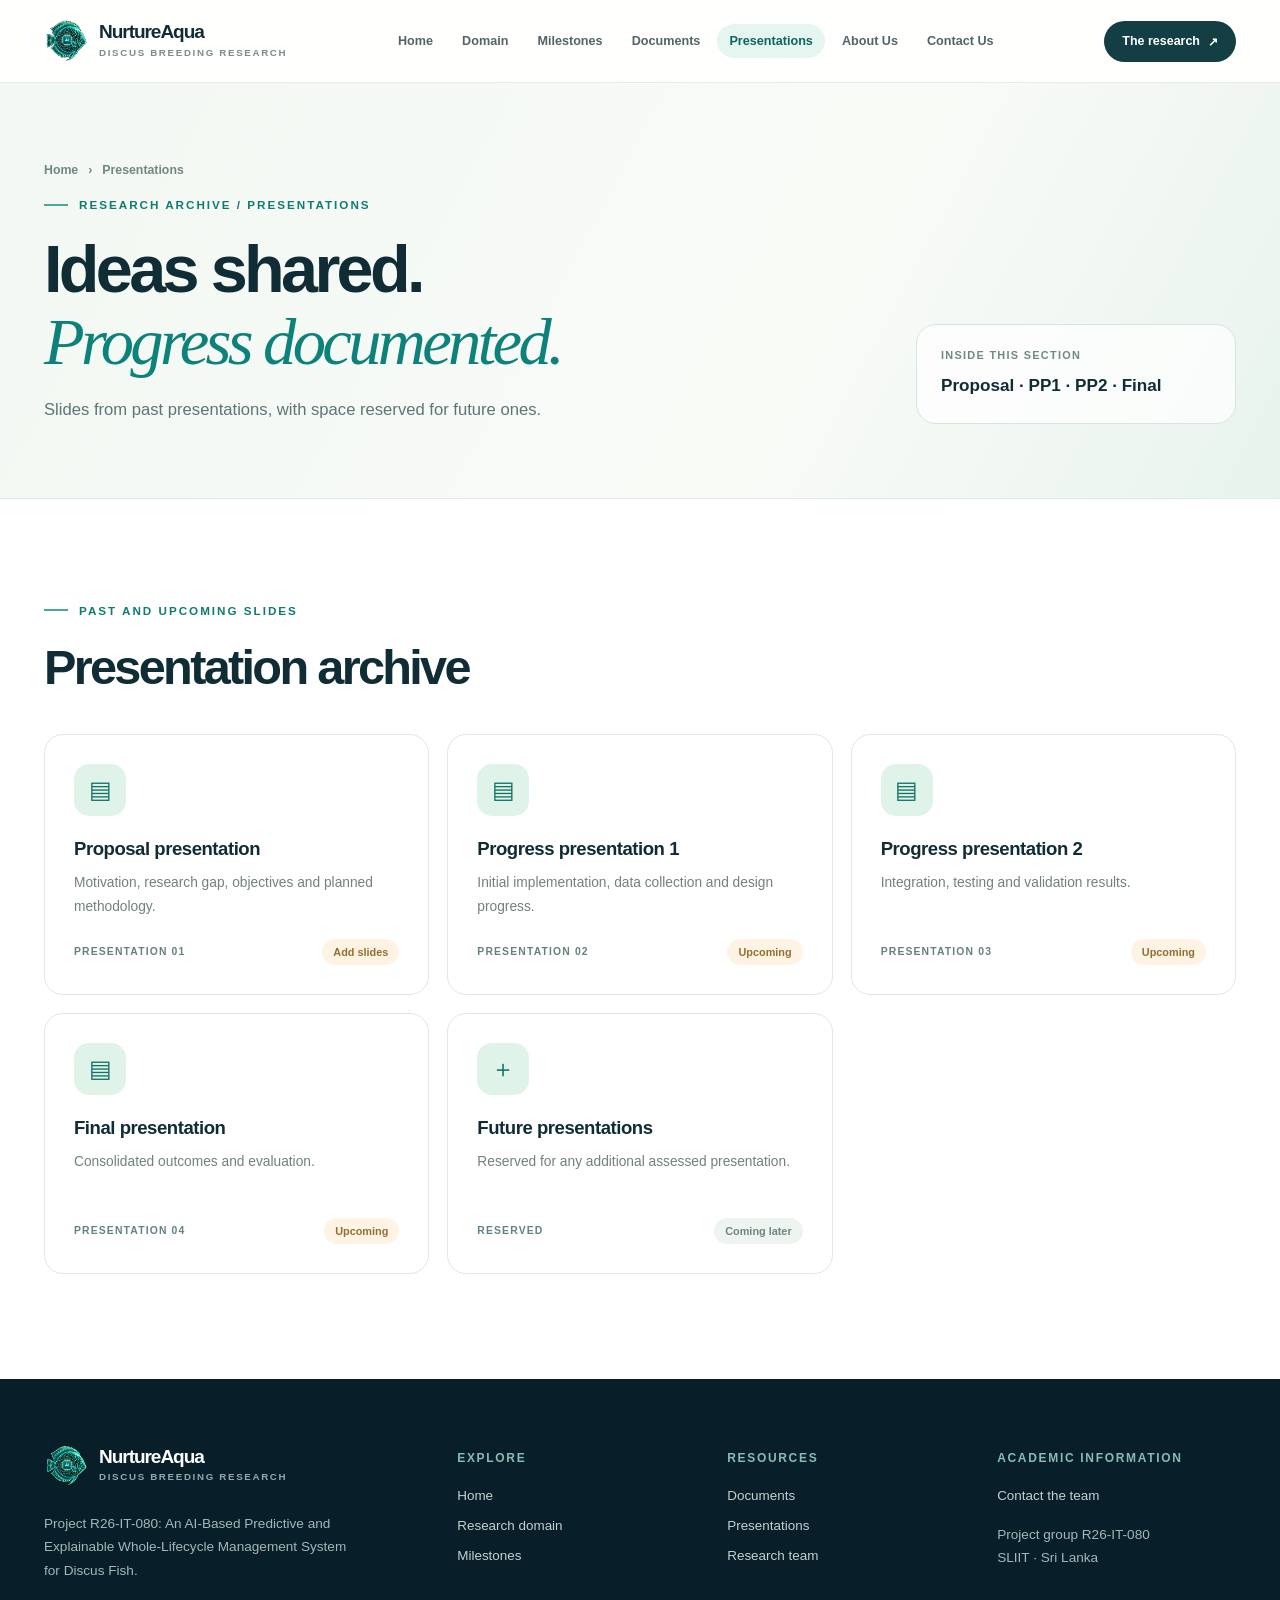
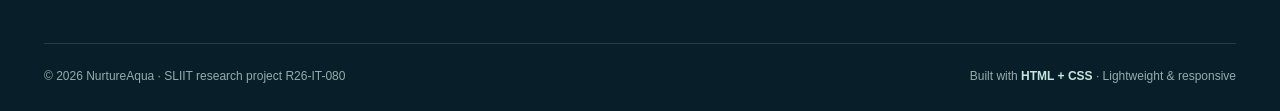
==== presentations.html @ d3bbbd4c "Initial commit" ====
<!DOCTYPE html><html lang="en"><head><meta charset="UTF-8"><meta name="viewport" content="width=device-width,initial-scale=1"><meta name="theme-color" content="#0c303b"><meta name="description" content="NurtureAqua research proposal, progress and final presentation slides."><title>Presentations | NurtureAqua</title><link rel="icon" href="assets/nurtureaqua-logo.png" type="image/png"><link rel="stylesheet" href="assets/styles.css"></head><body><a class="skip" href="#main">Skip to content</a>
<header class="header"><div class="wrap header-inner">
<a class="brand" href="index.html" aria-label="NurtureAqua home"><img class="brand-icon" src="assets/nurtureaqua-logo.png" alt=""><span><span class="brand-name">NurtureAqua</span><span class="brand-tag">Discus breeding research</span></span></a>
<nav class="nav" aria-label="Primary navigation"><a href="index.html" class="" >Home</a><a href="domain.html" class="" >Domain</a><a href="milestones.html" class="" >Milestones</a><a href="documents.html" class="" >Documents</a><a href="presentations.html" class="active" aria-current="page">Presentations</a><a href="about.html" class="" >About Us</a><a href="contact.html" class="" >Contact Us</a></nav>
<a class="header-cta" href="domain.html">The research <span aria-hidden="true">↗</span></a>
<details class="menu"><summary aria-label="Open site navigation">☰ Menu</summary><nav class="menu-panel" aria-label="Mobile navigation"><a href="index.html" class="" >Home</a><a href="domain.html" class="" >Domain</a><a href="milestones.html" class="" >Milestones</a><a href="documents.html" class="" >Documents</a><a href="presentations.html" class="active" aria-current="page">Presentations</a><a href="about.html" class="" >About Us</a><a href="contact.html" class="" >Contact Us</a></nav></details>
</div></header><main id="main"><section class="page-hero"><div class="wrap"><div><div class="breadcrumbs"><a href="index.html">Home</a><span>›</span><span>Presentations</span></div><div class="eyebrow">Research archive / Presentations</div><h1>Ideas shared.<br><em>Progress documented.</em></h1><p>Slides from past presentations, with space reserved for future ones.</p></div><aside class="hero-index"><small>Inside this section</small><strong>Proposal · PP1 · PP2 · Final</strong></aside></div></section><section class="section white"><div class="wrap"><div class="eyebrow">Past and upcoming slides</div><h2>Presentation archive</h2><div class="resource-grid" style="margin-top:34px"><article class="resource-card"><div class="file-icon" aria-hidden="true">▤</div><h3>Proposal presentation</h3><p>Motivation, research gap, objectives and planned methodology.</p><footer><span class="label">PRESENTATION 01</span><span class="status pending">Add slides</span></footer></article><article class="resource-card"><div class="file-icon" aria-hidden="true">▤</div><h3>Progress presentation 1</h3><p>Initial implementation, data collection and design progress.</p><footer><span class="label">PRESENTATION 02</span><span class="status pending">Upcoming</span></footer></article><article class="resource-card"><div class="file-icon" aria-hidden="true">▤</div><h3>Progress presentation 2</h3><p>Integration, testing and validation results.</p><footer><span class="label">PRESENTATION 03</span><span class="status pending">Upcoming</span></footer></article><article class="resource-card"><div class="file-icon" aria-hidden="true">▤</div><h3>Final presentation</h3><p>Consolidated outcomes and evaluation.</p><footer><span class="label">PRESENTATION 04</span><span class="status pending">Upcoming</span></footer></article><article class="resource-card"><div class="file-icon" aria-hidden="true">＋</div><h3>Future presentations</h3><p>Reserved for any additional assessed presentation.</p><footer><span class="label">RESERVED</span><span class="status">Coming later</span></footer></article></div></div></section></main><footer class="foot"><div class="wrap"><div class="foot-grid"><div>
<a class="brand" href="index.html"><img class="brand-icon" src="assets/nurtureaqua-logo.png" alt=""><span><span class="brand-name">NurtureAqua</span><span class="brand-tag">Discus breeding research</span></span></a>
<p>Project R26-IT-080: An AI-Based Predictive and Explainable Whole-Lifecycle Management System for Discus Fish.</p></div>
<div><h4>Explore</h4><a class="link" href="index.html">Home</a><a class="link" href="domain.html">Research domain</a><a class="link" href="milestones.html">Milestones</a></div>
<div><h4>Resources</h4><a class="link" href="documents.html">Documents</a><a class="link" href="presentations.html">Presentations</a><a class="link" href="about.html">Research team</a></div>
<div><h4>Academic information</h4><a class="link" href="contact.html">Contact the team</a><p>Project group R26-IT-080<br>SLIIT · Sri Lanka</p></div>
</div><div class="foot-bottom"><span>© 2026 NurtureAqua · SLIIT research project R26-IT-080</span><span>Built with <strong>HTML + CSS</strong> · Lightweight & responsive</span></div></div></footer></body></html>
---- assets/styles.css ----
/* NurtureAqua Academic Research Site | Responsive HTML & CSS, no JavaScript */
:root{--ink:#102c35;--ink-soft:#455a60;--muted:#6e8085;--teal:#0d7774;--deep:#0c303b;--deep2:#071f2a;--mint:#b9ead9;--aqua:#e7f6f2;--cream:#fafaf5;--surface:#fff;--line:#e1e8e5;--gold:#e6bd7a;--shadow:0 20px 55px rgba(22,54,55,.085);--radius:20px;--container:1192px}
*{box-sizing:border-box}html{scroll-behavior:smooth}body{margin:0;background:#f9fbf8;color:var(--ink);font-family:Inter,"Segoe UI",Arial,sans-serif;-webkit-font-smoothing:antialiased}img,svg{max-width:100%}a{color:inherit;text-decoration:none}button,input,textarea{font:inherit}p{line-height:1.75}h1,h2,h3,h4,p{margin-top:0}h1,h2{letter-spacing:-.055em}h2{font-size:clamp(2.15rem,3.8vw,3.45rem);line-height:1.11}h3{letter-spacing:-.025em}::selection{background:#bdebdc;color:#123b40}.wrap{width:min(var(--container),calc(100% - 72px));margin:auto}.skip{position:absolute;top:-100px;left:12px;background:#fff;padding:12px;z-index:999}.skip:focus{top:10px}.top-strip{background:#092d37;color:#c4e3dd;font-size:.72rem;letter-spacing:.12em;font-weight:700;text-transform:uppercase}.top-strip .wrap{display:flex;justify-content:space-between;align-items:center;padding:9px 0}.top-strip strong{color:#bceedd;font-weight:700}.header{position:sticky;top:0;z-index:40;border-bottom:1px solid rgba(20,68,67,.1);background:rgba(255,255,253,.96);backdrop-filter:blur(14px)}.header-inner{height:82px;display:flex;align-items:center;justify-content:space-between;gap:24px}.brand{display:inline-flex;gap:11px;align-items:center;min-width:192px}.brand-icon{height:44px;width:44px;display:block}.brand-name{display:block;font-size:1.19rem;letter-spacing:-.055em;font-weight:850;line-height:1}.brand-tag{font-size:.61rem;letter-spacing:.17em;text-transform:uppercase;color:#7a8c8c;font-weight:800;margin-top:6px}.nav{display:flex;gap:5px;align-items:center}.nav a{font-size:.79rem;font-weight:720;color:#526467;border-radius:100px;padding:10px 12px;transition:.2s}.nav a:hover,.nav a.active{color:#0e645e;background:#e5f5ef}.header-cta{display:inline-flex;align-items:center;gap:8px;color:#fff;background:#133e43;padding:13px 18px;border-radius:100px;font-size:.78rem;font-weight:800;white-space:nowrap;transition:.2s}.header-cta:hover{background:#0d706c;transform:translateY(-1px)}.menu{display:none}.eyebrow{color:#0f7b72;font-size:.73rem;text-transform:uppercase;letter-spacing:.17em;font-weight:840;display:flex;align-items:center;gap:11px;margin-bottom:23px}.eyebrow:before{content:"";width:24px;height:2px;background:#48ac95;display:inline-block}.eyebrow.light{color:#a8ebdb}.eyebrow.light:before{background:#a8ebdb}.eyebrow.center{justify-content:center}.btn-row{display:flex;align-items:center;gap:11px;flex-wrap:wrap}.btn{display:inline-flex;justify-content:center;align-items:center;gap:14px;border-radius:100px;padding:16px 23px;font-size:.83rem;font-weight:800;transition:.2s;border:1px solid transparent;line-height:1}.btn:hover{transform:translateY(-2px)}.btn.primary{background:#0f4b50;color:#fff;box-shadow:0 10px 25px rgba(13,71,72,.18)}.btn.primary:hover{background:#08726b}.btn.outline{background:#fff;border-color:#d4e4df;color:#194d4e}.btn.outline:hover{border-color:#50b3a1}.btn.white{background:#fff;color:#123e44}.arrow{font-size:1.14rem}.muted{color:var(--ink-soft)}.lead{font-size:1.08rem;max-width:645px;color:var(--ink-soft);line-height:1.87}.label{font-size:.72rem;letter-spacing:.11em;text-transform:uppercase;font-weight:850;color:#658181}.dot{height:7px;width:7px;border-radius:50%;display:inline-block;background:#62d6bc;margin-right:6px;box-shadow:0 0 0 4px rgba(98,214,188,.11)}
/* HOME hero */
.hero{position:relative;overflow:hidden;background:linear-gradient(126deg,#fafcf7 0%,#f2f9f4 62%,#eef7f2 100%);padding:86px 0 72px}.hero:before{content:"";height:510px;width:510px;border-radius:50%;background:rgba(191,232,215,.28);filter:blur(76px);position:absolute;left:-210px;top:-250px;pointer-events:none}.hero-layout{display:grid;grid-template-columns:minmax(0,1.02fr) minmax(0,.98fr);align-items:center;gap:68px;position:relative}.hero h1{font-size:clamp(3.45rem,5.55vw,5.65rem);line-height:1.025;max-width:680px;margin-bottom:28px;font-weight:800}.hero h1 em{font-family:Georgia,"Times New Roman",serif;font-weight:400;color:#0d8579;font-style:italic}.hero .lead{margin-bottom:34px}.hero-visual{position:relative;padding:0 5px 20px 10px}.aquarium{display:block;width:100%;height:auto;border-radius:28px;box-shadow:0 38px 75px rgba(8,41,43,.23)}.visual-chip{position:absolute;background:rgba(255,255,255,.96);box-shadow:0 18px 35px rgba(10,48,55,.18);border:1px solid #deece7;border-radius:14px;padding:15px 16px;display:flex;gap:12px;align-items:center;font-size:.73rem;color:#63817f;line-height:1.45}.visual-chip strong{color:#143e46;font-size:.83rem;display:block}.visual-chip .mini-icon{font-size:1.24rem;background:#e6f5ef;width:39px;height:39px;display:grid;place-items:center;border-radius:12px}.chip-one{top:12%;left:-8%}.chip-two{right:-8%;bottom:13%}.hero-stats{margin-top:61px;border-top:1px solid #d7e7e0;padding-top:23px;display:flex;align-items:center;gap:27px;max-width:550px}.stat{flex:1}.stat+.stat{border-left:1px solid #d7e7e0;padding-left:25px}.stat b{font-size:1.72rem;letter-spacing:-.06em;display:block;color:#184d50;line-height:1.1}.stat small{color:#6f8180;font-size:.7rem;font-weight:700;display:block;margin-top:7px}.section{padding:105px 0}.section.tint{background:#eef6f1}.section.white{background:#fff}.section-head{display:flex;justify-content:space-between;align-items:end;gap:40px;margin-bottom:40px}.section-head p{max-width:430px;margin:0;color:#647775}.section-head h2{max-width:650px;margin-bottom:0}.center-head{text-align:center;max-width:750px;margin:0 auto 47px}.center-head p{color:#617977}.card-grid{display:grid;grid-template-columns:repeat(3,minmax(0,1fr));gap:20px}.research-card{border:1px solid #e3e9e4;background:#fff;padding:31px;min-height:326px;border-radius:22px;box-shadow:0 8px 26px rgba(22,56,55,.035);position:relative;overflow:hidden;transition:.25s}.research-card:hover{transform:translateY(-4px);box-shadow:var(--shadow)}.card-top{display:flex;justify-content:space-between;align-items:center}.card-index{font-size:.73rem;font-weight:840;color:#899d98;letter-spacing:.1em}.circle-icon{width:59px;height:59px;background:#e3f5ed;border-radius:19px;display:grid;place-items:center;font-size:1.65rem;color:#2d8b81}.research-card h3{font-size:1.4rem;margin:33px 0 13px}.research-card p{color:#677a7b;font-size:.89rem;margin-bottom:22px}.text-link{color:#0f7972;font-weight:850;font-size:.83rem;display:inline-flex;align-items:center;gap:9px}.text-link:hover{color:#064b4b}.dark-section{background:#0a2d38;color:#fff;position:relative;overflow:hidden}.dark-section:before{content:"";position:absolute;right:-170px;top:-185px;width:560px;height:560px;border:1px solid rgba(182,234,218,.13);border-radius:50%;box-shadow:0 0 0 66px rgba(166,219,204,.035),0 0 0 145px rgba(166,219,204,.025)}.dark-section p{color:#bed1d2}.workflow{display:grid;grid-template-columns:repeat(4,1fr);gap:18px;position:relative}.flow-step{padding:26px 22px;border:1px solid rgba(187,234,226,.19);border-radius:18px;background:rgba(255,255,255,.045);min-height:205px}.flow-step .number{color:#91d9ca;font-size:.78rem;font-weight:800;margin-bottom:33px}.flow-step h3{font-size:1.25rem;margin-bottom:8px}.flow-step p{font-size:.84rem;margin-bottom:0}.split{display:grid;grid-template-columns:1fr 1fr;gap:76px;align-items:center}.feature-panel{background:#f0f7f2;border:1px solid #dcebe4;border-radius:25px;padding:40px}.feature-list{display:grid;gap:20px}.feature-list .feature{display:flex;gap:14px;align-items:start}.feature .check{flex:0 0 30px;height:30px;display:grid;place-items:center;background:#ccefe1;border-radius:50%;font-weight:900;color:#096d64}.feature h3{font-size:.97rem;margin:0 0 4px}.feature p{font-size:.85rem;color:#6d7e7d;margin:0}.ribbon{background:#d8f0e5;border-block:1px solid #c4e5d9;padding:20px 0}.ribbon-row{display:flex;justify-content:space-between;align-items:center;gap:25px;flex-wrap:wrap}.ribbon strong{font-size:.85rem}.ribbon span{color:#52746e;font-size:.77rem}.ribbon .divider-tiny{width:1px;height:24px;background:#adcec4}.cta-panel{background:#0a3540;border-radius:26px;padding:56px 60px;color:#fff;display:flex;justify-content:space-between;align-items:center;gap:30px;position:relative;overflow:hidden}.cta-panel:after{content:"";position:absolute;right:21%;top:-150px;width:330px;height:330px;border:1px solid rgba(184,234,227,.3);border-radius:50%;pointer-events:none}.cta-panel h2{font-size:clamp(2.1rem,3.5vw,3.2rem);margin:0 0 13px;max-width:680px}.cta-panel p{color:#b9d5d1;max-width:600px;margin:0}.cta-panel .btn{flex-shrink:0;z-index:1}
/* Interior pages */
.page-hero{padding:80px 0 74px;background:linear-gradient(118deg,#f2f8f3 0,#f9fbf7 63%,#e8f3ed 100%);border-bottom:1px solid #dfebe3}.page-hero .wrap{display:grid;grid-template-columns:1fr 320px;gap:40px;align-items:end}.page-hero h1{font-size:clamp(3.15rem,5.2vw,4.9rem);line-height:1.08;max-width:800px;margin:0 0 17px}.page-hero h1 em{font-family:Georgia,serif;font-weight:400;color:#0c827a}.page-hero p{max-width:690px;color:#5c7575;font-size:1.04rem;margin:0}.page-hero .hero-index{padding:24px;border:1px solid #d7e6df;background:rgba(255,255,255,.75);border-radius:20px}.hero-index small{display:block;color:#6e8984;font-size:.68rem;letter-spacing:.12em;text-transform:uppercase;font-weight:830;margin-bottom:12px}.hero-index strong{font-size:1.07rem;line-height:1.5}.breadcrumbs{display:flex;gap:10px;align-items:center;color:#718784;font-weight:700;font-size:.77rem;margin-bottom:21px}.breadcrumbs a:hover{color:#0a746e}.subnav{position:sticky;top:82px;z-index:20;background:rgba(255,255,255,.98);border-bottom:1px solid #e4ece7}.subnav .wrap{display:flex;align-items:center;gap:6px;overflow-x:auto;padding:13px 0;scrollbar-width:none}.subnav .wrap::-webkit-scrollbar{display:none}.subnav a{padding:11px 17px;border-radius:99px;font-size:.77rem;font-weight:740;white-space:nowrap;color:#5d7371}.subnav a:hover{background:#e9f6ef;color:#0c766f}.content-section{padding:88px 0;scroll-margin-top:160px}.content-section+.content-section{border-top:1px solid #e4ebe5}.content-section h2{font-size:clamp(2rem,3.4vw,3rem)}.intro-pair{display:grid;grid-template-columns:340px 1fr;gap:90px;align-items:start}.intro-pair .left-sticky{position:sticky;top:174px}.intro-pair .left-sticky p{color:#718581;font-size:.9rem}.body-content>p{color:#526b68;font-size:.97rem}.body-content .content-card{margin-top:25px}.content-card{background:#fff;border:1px solid #e0e9e2;border-radius:19px;padding:27px;box-shadow:0 6px 18px rgba(23,55,53,.03)}.content-card h3{font-size:1.12rem}.content-card p,.content-card li{color:#5e7473;font-size:.9rem}.content-card ul{padding-left:18px;margin-bottom:0;line-height:1.8}.info-note{border-left:3px solid #16a48c;background:#eaf7f0;padding:15px 19px;border-radius:0 12px 12px 0;color:#456a65;font-size:.83rem;line-height:1.7}.small-grid{display:grid;grid-template-columns:repeat(2,minmax(0,1fr));gap:17px}.stack-row{display:flex;flex-wrap:wrap;gap:10px;margin-top:25px}.pill{border:1px solid #cfe3da;border-radius:99px;background:#f4faf6;color:#2e675f;padding:11px 15px;font-size:.76rem;font-weight:800}.numbered-list{display:grid;gap:16px;counter-reset:goal}.goal{display:flex;align-items:start;gap:18px;padding:22px;background:#fff;border:1px solid #e1eae4;border-radius:16px}.goal b{width:35px;height:35px;flex:0 0 35px;background:#d7f1e6;color:#107d71;border-radius:10px;display:grid;place-items:center;font-size:.79rem}.goal h3{font-size:1rem;margin:0 0 5px}.goal p{font-size:.87rem;color:#667c78;margin:0}.process-list{display:grid;grid-template-columns:repeat(4,1fr);gap:14px;margin-top:30px}.process-box{background:#0e3b45;border-radius:16px;padding:25px;color:#fff;min-height:178px}.process-box small{color:#8ed8c8;font-weight:900;letter-spacing:.1em}.process-box h3{margin:20px 0 7px;font-size:1.09rem}.process-box p{margin:0;color:#b5d5d0;font-size:.77rem}.docs-top{display:flex;justify-content:space-between;align-items:center;gap:22px;margin-bottom:24px}.docs-top h2{margin:0}.table-scroll{overflow-x:auto;border:1px solid #dce8e1;border-radius:18px;background:#fff}.data-table{width:100%;border-collapse:collapse;text-align:left;min-width:720px}.data-table th{font-size:.68rem;text-transform:uppercase;letter-spacing:.13em;color:#68817e;padding:21px 22px;background:#edf6f0}.data-table td{padding:21px 22px;border-top:1px solid #e5ece7;color:#506b68;font-size:.86rem;vertical-align:middle}.data-table td strong{color:#163e42}.data-table tr:hover td{background:#fbfefa}.status{display:inline-flex;align-items:center;border-radius:99px;padding:7px 11px;font-size:.68rem;font-weight:800;background:#eef4f0;color:#6e8581}.status.pending{background:#fff4e4;color:#926f30}.status.sample{background:#eaf5ee;color:#27796f}.select-jump{border:1px solid #d5e5dd;background:#fff;border-radius:16px;position:relative;min-width:245px}.select-jump summary{padding:15px 19px;cursor:pointer;font-size:.83rem;font-weight:800;color:#23544e;list-style:none;display:flex;justify-content:space-between}.select-jump summary::-webkit-details-marker{display:none}.select-jump summary:after{content:"⌄";font-size:1.2rem;line-height:1}.select-jump[open] summary:after{transform:rotate(180deg)}.select-jump .jump-links{display:flex;flex-direction:column;padding:7px 12px 14px;border-top:1px solid #e1ebe6}.jump-links a{padding:11px 9px;border-radius:8px;color:#466b65;font-size:.82rem}.jump-links a:hover{background:#e9f7f1}.timeline{position:relative;margin-top:40px;display:grid;gap:18px}.timeline:before{content:"";position:absolute;left:29px;top:19px;bottom:19px;width:2px;background:#d5e7df}.timeline-item{position:relative;display:grid;grid-template-columns:59px 1fr;gap:24px;scroll-margin-top:169px}.timeline-num{height:59px;width:59px;background:#0b4e52;color:#fff;border:5px solid #eaf7f0;box-shadow:0 0 0 1px #d3e9de;border-radius:50%;display:grid;place-items:center;font-size:.77rem;font-weight:800;z-index:1}.timeline-content{border:1px solid #dee9e2;border-radius:18px;background:#fff;padding:25px 30px}.timeline-content h3{margin:0 0 8px;font-size:1.18rem}.timeline-content p{color:#657875;font-size:.87rem;margin:0 0 17px}.metadata{display:flex;gap:22px;flex-wrap:wrap}.metadata span{font-size:.74rem;color:#7a8b88}.metadata strong{color:#24574e}.resource-grid{display:grid;grid-template-columns:repeat(3,1fr);gap:18px}.resource-card{padding:29px;border-radius:19px;border:1px solid #dfe9e2;background:#fff;min-height:248px}.file-icon{height:52px;width:52px;border-radius:15px;display:grid;place-items:center;background:#dff3e9;color:#137368;font-size:1.5rem;margin-bottom:22px}.resource-card h3{font-size:1.16rem;margin:0 0 11px}.resource-card p{font-size:.86rem;color:#70827e;min-height:54px}.resource-card footer{display:flex;align-items:center;justify-content:space-between;gap:12px}.resource-card .label{font-size:.65rem}.member-grid{display:grid;grid-template-columns:repeat(4,1fr);gap:18px}.member{padding:20px;border:1px solid #dce8df;background:#fff;border-radius:19px}.avatar{height:190px;border-radius:12px;display:grid;place-items:center;background:linear-gradient(145deg,#d9efe6,#b8dad1);color:#2d766d;font-family:Georgia,serif;font-size:4rem;margin-bottom:22px;position:relative;overflow:hidden}.avatar:after{content:"";height:180px;width:180px;position:absolute;border-radius:50%;border:1px solid rgba(46,137,113,.2);top:69px;left:50%;transform:translateX(-50%)}.member small{font-size:.68rem;font-weight:800;letter-spacing:.14em;text-transform:uppercase;color:#0a8072}.member h3{font-size:1.1rem;margin:8px 0}.member p{color:#748683;font-size:.79rem;min-height:43px}.contact-layout{display:grid;grid-template-columns:1fr 1fr;gap:30px}.contact-panel{background:#0d3640;color:#fff;border-radius:22px;padding:42px}.contact-panel h2{font-size:2rem}.contact-panel p{color:#bbd6d0}.contact-detail{border-top:1px solid rgba(235,255,248,.16);padding:21px 0}.contact-detail span{display:block;font-size:.7rem;font-weight:800;letter-spacing:.12em;text-transform:uppercase;color:#88bcb6;margin-bottom:8px}.contact-detail strong{font-size:1.04rem}.email-template{padding:35px;background:#fff;border:1px solid #dfe9e1;border-radius:22px}.template-field{margin:19px 0;padding:17px;background:#f5f9f5;border:1px solid #e4ece5;border-radius:12px;color:#4b6b65;font-size:.85rem}.template-field strong{color:#214d49}.template-body{line-height:1.9;font-size:.88rem;color:#59716a}.foot{background:#081f29;color:#fff;padding:65px 0 28px}.foot-grid{display:grid;grid-template-columns:1.5fr .9fr .9fr 1fr;gap:55px;padding-bottom:60px}.foot .brand-name{color:#fff}.foot .brand-tag{color:#91aaa9}.foot p{color:#a1b8b8;font-size:.85rem;max-width:315px;margin:20px 0 0}.foot h4{font-size:.75rem;text-transform:uppercase;letter-spacing:.14em;color:#86bcb4;margin:7px 0 23px}.foot a.link{display:block;color:#c1d3d0;font-size:.84rem;margin:0 0 15px}.foot a.link:hover{color:#87e3cf}.foot-bottom{border-top:1px solid rgba(255,255,255,.13);padding-top:25px;display:flex;justify-content:space-between;flex-wrap:wrap;gap:20px;color:#95acab;font-size:.75rem}.foot-bottom strong{color:#c5e6de}.nowrap{white-space:nowrap}
@media(max-width:1170px){.nav a{padding:10px 8px;font-size:.72rem}.header-cta{display:none}.hero-layout{gap:30px}.chip-one{left:-3%}.chip-two{right:-3%}.wrap{width:min(var(--container),calc(100% - 52px))}}
@media(max-width:930px){.header-inner{height:72px}.nav{display:none}.menu{display:block;position:relative}.menu summary{list-style:none;cursor:pointer;border:1px solid #cfe1d9;border-radius:12px;padding:9px 14px;font-size:.82rem;font-weight:800}.menu summary::-webkit-details-marker{display:none}.menu-panel{position:absolute;right:0;top:54px;background:#fff;padding:14px;border-radius:16px;border:1px solid #dae8df;box-shadow:var(--shadow);width:240px;display:grid;gap:4px;z-index:60}.menu-panel a{padding:12px 15px;border-radius:8px;font-size:.86rem;font-weight:700}.menu-panel a:hover,.menu-panel a.active{background:#ebf7f0;color:#106c62}.hero{padding:64px 0 56px}.hero-layout{grid-template-columns:1fr;gap:45px}.hero h1{max-width:760px}.hero-visual{max-width:590px;width:100%;margin:auto}.visual-chip{left:0}.chip-two{left:auto;right:0}.hero-stats{margin-top:35px}.intro-pair{grid-template-columns:1fr;gap:24px}.intro-pair .left-sticky{position:static}.page-hero .wrap{grid-template-columns:1fr}.page-hero .hero-index{display:none}.member-grid,.workflow,.process-list{grid-template-columns:repeat(2,1fr)}.foot-grid{grid-template-columns:repeat(2,1fr)}.subnav{top:72px}.contact-layout{grid-template-columns:1fr}.small-grid{grid-template-columns:1fr}}
@media(max-width:640px){.wrap{width:calc(100% - 34px)}.top-strip{font-size:.61rem}.top-strip .wrap>span:last-child{display:none}.brand{min-width:0}.brand-icon{height:40px;width:40px}.brand-name{font-size:1.05rem}.brand-tag{font-size:.55rem}.hero{padding:46px 0 58px}.hero h1{font-size:clamp(3.1rem,11vw,4.3rem);margin-bottom:23px}.lead,.page-hero p{font-size:.96rem}.hero-stats{gap:9px}.stat+.stat{padding-left:12px}.stat b{font-size:1.45rem}.stat small{font-size:.62rem}.visual-chip{padding:10px;font-size:.65rem}.visual-chip strong{font-size:.7rem}.visual-chip .mini-icon{height:32px;width:32px}.chip-one{left:-6px}.chip-two{right:-6px}.section{padding:74px 0}.section-head{display:block}.section-head p{margin-top:18px}.card-grid,.resource-grid,.member-grid,.workflow,.process-list{grid-template-columns:1fr}.research-card{min-height:0}.split{grid-template-columns:1fr;gap:27px}.feature-panel{padding:26px}.ribbon-row{align-items:start;gap:11px}.ribbon .divider-tiny{display:none}.cta-panel{padding:35px 26px;display:block}.cta-panel .btn{margin-top:25px}.page-hero{padding:56px 0}.page-hero h1{font-size:clamp(2.85rem,9.8vw,4.2rem)}.content-section{padding:66px 0}.docs-top{display:block}.docs-top .select-jump{margin-top:16px}.timeline-item{grid-template-columns:40px 1fr;gap:12px}.timeline:before{left:19px}.timeline-num{height:40px;width:40px;border-width:3px}.timeline-content{padding:20px}.intro-pair{gap:8px}.foot{padding:53px 0 26px}.foot-grid{grid-template-columns:1fr;gap:27px;padding-bottom:40px}.foot h4{margin-bottom:14px}.foot-bottom{line-height:1.7}}
@media(prefers-reduced-motion:reduce){html{scroll-behavior:auto}*,*:before,*:after{transition:none!important}}

/* Document library: compact, easy-to-scan cards in the existing NurtureAqua style. */
.doc-intro{margin:0 0 26px;max-width:750px;color:#59736f;font-size:.95rem;line-height:1.7}
.doc-grid{display:grid;grid-template-columns:repeat(2,minmax(0,1fr));gap:18px}
.doc-card{background:#fff;border:1px solid #dfe9e2;border-radius:19px;padding:25px;box-shadow:0 6px 18px rgba(23,55,53,.03);display:flex;flex-direction:column;min-width:0}
.doc-card-head{display:flex;align-items:flex-start;justify-content:space-between;gap:12px;margin-bottom:20px}
.doc-card-head .file-icon{margin:0;width:46px;height:46px;flex:0 0 46px;font-size:1.25rem}
.doc-card h3{margin:0 0 9px;font-size:1.14rem;color:#173d41;line-height:1.35}
.doc-card p{font-size:.87rem;line-height:1.65;color:#687f7b;margin:0 0 22px;flex:1}
.doc-card-bottom{border-top:1px solid #e5ece7;padding-top:16px;display:flex;flex-direction:column;align-items:flex-start;gap:13px}
.doc-file-name{font-size:.76rem;font-weight:700;color:#738b86;overflow-wrap:anywhere}
.doc-waiting{font-size:.79rem;color:#859793;font-weight:700}
.status.available{background:#e6f5ee;color:#207668}
.doc-actions{display:flex;gap:10px;flex-wrap:wrap;width:100%}
.doc-btn{display:inline-flex;justify-content:center;align-items:center;gap:8px;border-radius:12px;padding:12px 17px;text-align:center;font-size:.81rem;font-weight:800;min-height:44px;transition:background .16s ease,border-color .16s ease,transform .16s ease}
.doc-btn:focus-visible{outline:3px solid #48b7a4;outline-offset:3px}
.doc-btn.view{background:#fff;border:1px solid #cbded4;color:#126459}
.doc-btn.view:hover{background:#eef7f2;border-color:#9fcfbd;transform:translateY(-1px)}
.doc-btn.download{background:#0e625b;border:1px solid #0e625b;color:#fff}
.doc-btn.download:hover{background:#0b4d49;transform:translateY(-1px)}
@media(max-width:700px){.doc-grid{grid-template-columns:1fr}.doc-card{padding:21px}}
@media(max-width:390px){.doc-actions{flex-direction:column}.doc-btn{width:100%}}

.hero-visual-clean{display:flex;justify-content:flex-end;align-items:center;padding:0 0 8px 0}.aquarium-clean{width:min(100%,620px);border-radius:0;box-shadow:none;filter:none}.hero-visual-clean:before,.hero-visual-clean:after{display:none}.hero-visual-clean .visual-chip{display:none}
/* Balanced presentation of the four group research components. Existing visual design preserved. */
.four-component-grid{grid-template-columns:repeat(4,minmax(0,1fr));gap:17px}
.four-component-grid .research-card{padding:24px 22px;min-height:326px;display:flex;flex-direction:column}
.four-component-grid .research-card .text-link{margin-top:auto;padding-top:12px}
.four-component-grid .research-card h3{font-size:1.12rem;line-height:1.26}
.four-component-grid .research-card p{font-size:.85rem;line-height:1.7}
.balanced-method-list .process-box{min-height:215px}
.component-profiles{display:grid;grid-template-columns:1fr;gap:16px;margin-top:30px}
.component-profile{background:#fff;border:1px solid #dce9e3;border-radius:20px;box-shadow:0 8px 22px rgba(23,55,53,.035);scroll-margin-top:145px;overflow:hidden}
.component-profile summary{cursor:pointer;display:flex;align-items:center;gap:18px;padding:24px 26px;list-style:none}
.component-profile summary::-webkit-details-marker{display:none}
.component-profile[open]{border-color:#b7d8cd}
.component-profile summary:hover{background:#f7fbf9}
.profile-number{display:grid;place-items:center;background:#dcefe7;border-radius:13px;color:#0c766b;font-weight:800;width:52px;height:52px;flex:0 0 52px}
.profile-title{display:grid;gap:4px;min-width:0;flex:1}
.profile-title strong{font-size:1.15rem;line-height:1.3;color:#14363b}
.profile-title small{font-size:.78rem;color:#708681}
.profile-toggle{font-size:1.35rem;font-weight:500;color:#0e6a60}
.component-profile[open] .profile-toggle{transform:rotate(45deg)}
.profile-body{padding:4px 26px 26px;border-top:1px solid #e3efe8}
.profile-body>p{font-size:.92rem;color:#526b68;margin-top:18px}
.profile-details{margin-top:20px}
@media(max-width:1150px){.four-component-grid{grid-template-columns:repeat(2,minmax(0,1fr))}.four-component-grid .research-card{min-height:290px}}
@media(max-width:640px){.four-component-grid{grid-template-columns:1fr}.four-component-grid .research-card{min-height:0}.component-profile summary{padding:17px 16px;gap:12px}.profile-title strong{font-size:1rem}.profile-title small{font-size:.73rem}.profile-number{width:42px;height:42px;flex-basis:42px}.profile-body{padding:4px 15px 20px}}

/* NurtureAqua team portrait styles */
.member .avatar {
  height: 200px;
  overflow: hidden;
  border-radius: 12px;
  background: #e9f5ef;
}

.member .avatar::after {
  display: none;
}

.member .avatar img {
  display: block;
  width: 100%;
  height: 100%;
  object-fit: cover;
  object-position: center 20%;
}
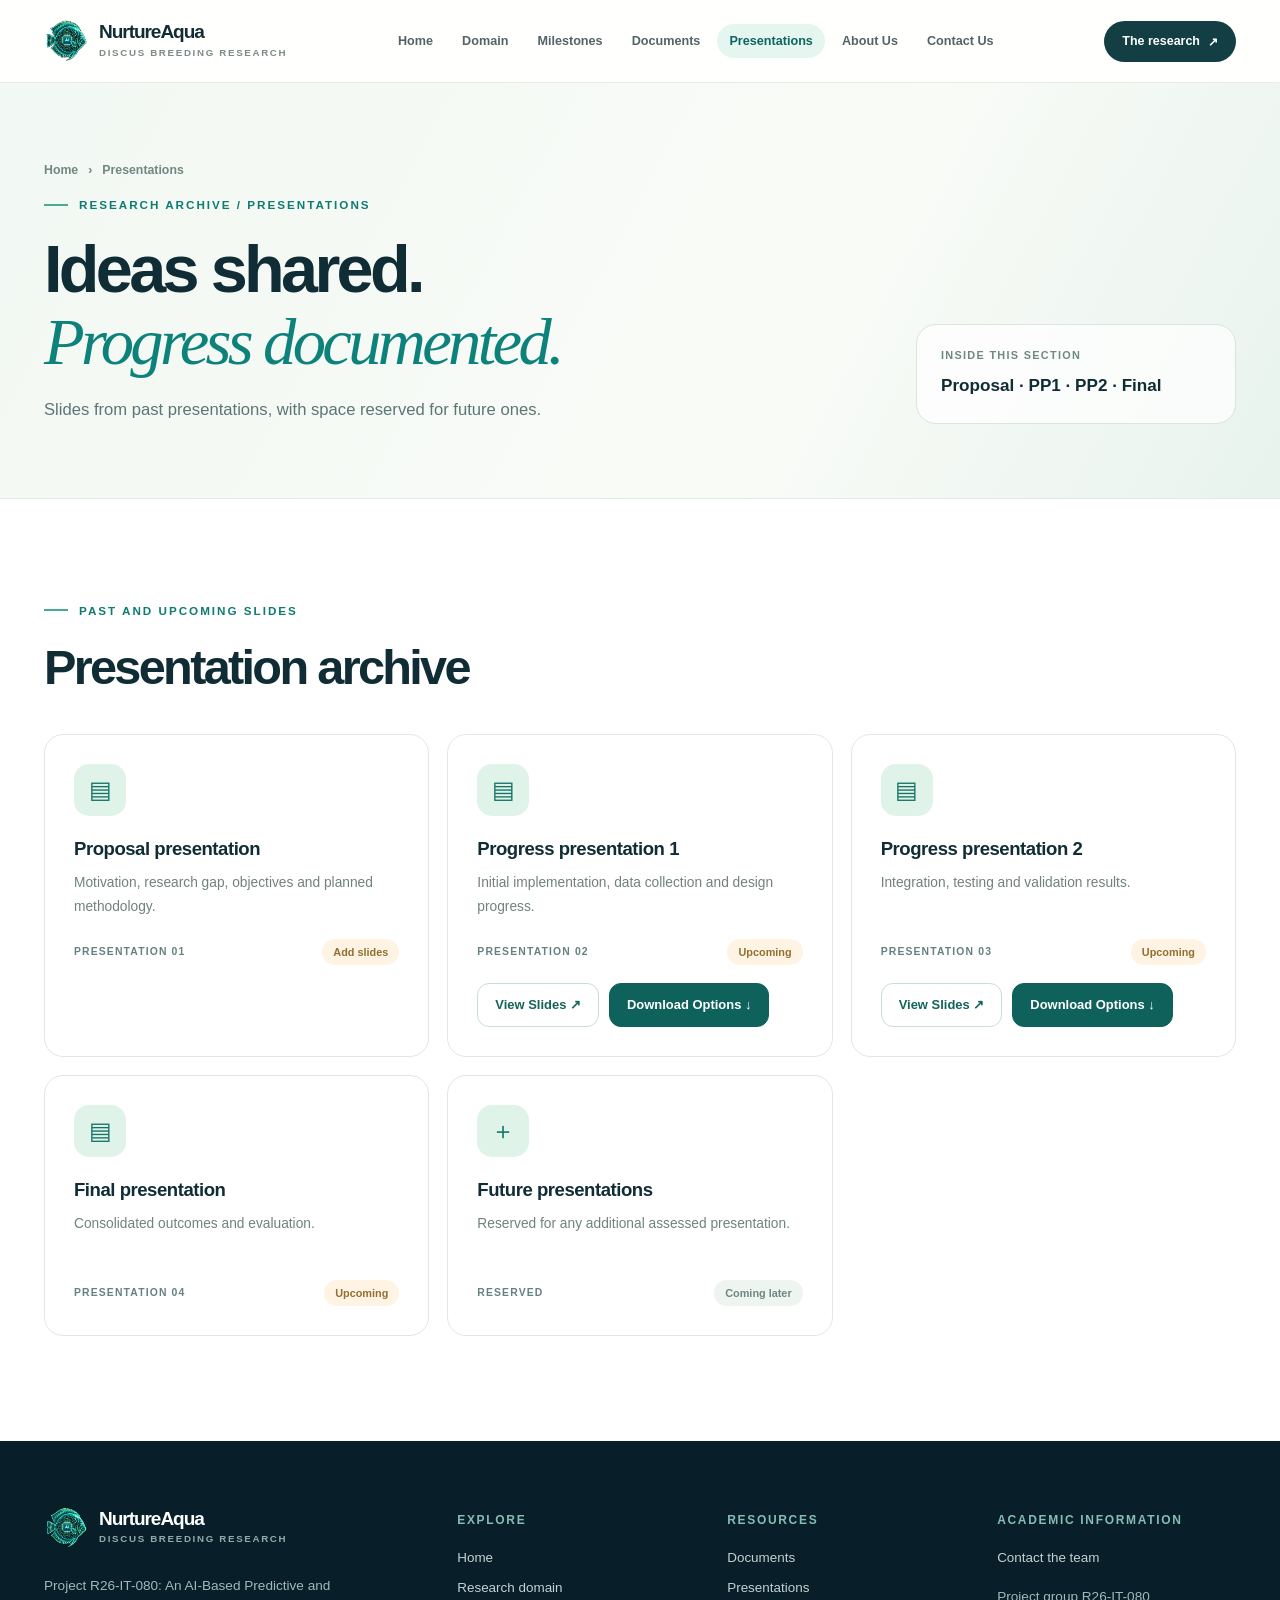
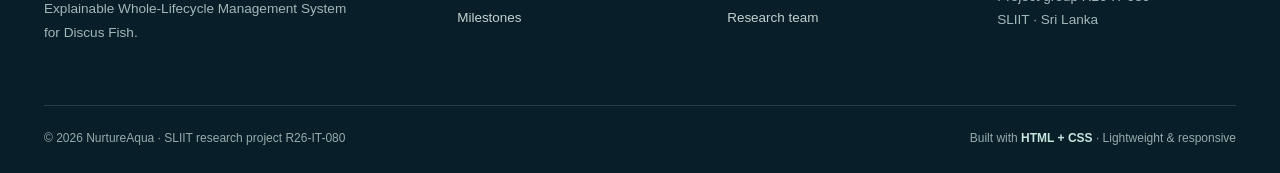
==== commit f39951a6: "add documents" ====
--- a/presentations.html
+++ b/presentations.html
@@ -4,7 +4,39 @@
 <nav class="nav" aria-label="Primary navigation"><a href="index.html" class="" >Home</a><a href="domain.html" class="" >Domain</a><a href="milestones.html" class="" >Milestones</a><a href="documents.html" class="" >Documents</a><a href="presentations.html" class="active" aria-current="page">Presentations</a><a href="about.html" class="" >About Us</a><a href="contact.html" class="" >Contact Us</a></nav>
 <a class="header-cta" href="domain.html">The research <span aria-hidden="true">↗</span></a>
 <details class="menu"><summary aria-label="Open site navigation">☰ Menu</summary><nav class="menu-panel" aria-label="Mobile navigation"><a href="index.html" class="" >Home</a><a href="domain.html" class="" >Domain</a><a href="milestones.html" class="" >Milestones</a><a href="documents.html" class="" >Documents</a><a href="presentations.html" class="active" aria-current="page">Presentations</a><a href="about.html" class="" >About Us</a><a href="contact.html" class="" >Contact Us</a></nav></details>
-</div></header><main id="main"><section class="page-hero"><div class="wrap"><div><div class="breadcrumbs"><a href="index.html">Home</a><span>›</span><span>Presentations</span></div><div class="eyebrow">Research archive / Presentations</div><h1>Ideas shared.<br><em>Progress documented.</em></h1><p>Slides from past presentations, with space reserved for future ones.</p></div><aside class="hero-index"><small>Inside this section</small><strong>Proposal · PP1 · PP2 · Final</strong></aside></div></section><section class="section white"><div class="wrap"><div class="eyebrow">Past and upcoming slides</div><h2>Presentation archive</h2><div class="resource-grid" style="margin-top:34px"><article class="resource-card"><div class="file-icon" aria-hidden="true">▤</div><h3>Proposal presentation</h3><p>Motivation, research gap, objectives and planned methodology.</p><footer><span class="label">PRESENTATION 01</span><span class="status pending">Add slides</span></footer></article><article class="resource-card"><div class="file-icon" aria-hidden="true">▤</div><h3>Progress presentation 1</h3><p>Initial implementation, data collection and design progress.</p><footer><span class="label">PRESENTATION 02</span><span class="status pending">Upcoming</span></footer></article><article class="resource-card"><div class="file-icon" aria-hidden="true">▤</div><h3>Progress presentation 2</h3><p>Integration, testing and validation results.</p><footer><span class="label">PRESENTATION 03</span><span class="status pending">Upcoming</span></footer></article><article class="resource-card"><div class="file-icon" aria-hidden="true">▤</div><h3>Final presentation</h3><p>Consolidated outcomes and evaluation.</p><footer><span class="label">PRESENTATION 04</span><span class="status pending">Upcoming</span></footer></article><article class="resource-card"><div class="file-icon" aria-hidden="true">＋</div><h3>Future presentations</h3><p>Reserved for any additional assessed presentation.</p><footer><span class="label">RESERVED</span><span class="status">Coming later</span></footer></article></div></div></section></main><footer class="foot"><div class="wrap"><div class="foot-grid"><div>
+</div></header><main id="main"><section class="page-hero"><div class="wrap"><div><div class="breadcrumbs"><a href="index.html">Home</a><span>›</span><span>Presentations</span></div><div class="eyebrow">Research archive / Presentations</div><h1>Ideas shared.<br><em>Progress documented.</em></h1><p>Slides from past presentations, with space reserved for future ones.</p></div><aside class="hero-index"><small>Inside this section</small><strong>Proposal · PP1 · PP2 · Final</strong></aside></div></section><section class="section white"><div class="wrap"><div class="eyebrow">Past and upcoming slides</div><h2>Presentation archive</h2><div class="resource-grid" style="margin-top:34px"><article class="resource-card"><div class="file-icon" aria-hidden="true">▤</div><h3>Proposal presentation</h3><p>Motivation, research gap, objectives and planned methodology.</p><footer><span class="label">PRESENTATION 01</span><span class="status pending">Add slides</span></footer></article><article class="resource-card"><div class="file-icon" aria-hidden="true">▤</div><h3>Progress presentation 1</h3><p>Initial implementation, data collection and design progress.</p><footer><span class="label">PRESENTATION 02</span><span class="status pending">Upcoming</span></footer>
+<!-- ONLINE-SLIDES-LINK-1 -->
+<div class="doc-actions" style="margin-top:18px">
+  <a class="doc-btn view"
+     href="https://mysliit-my.sharepoint.com/:p:/g/personal/it22128768_my_sliit_lk/IQC41u9xtRUeSbk65VkcGqWtAeLblo4iqSVaGH3ms8iHxdY?e=vEvNhX"
+     target="_blank"
+     rel="noopener noreferrer">
+    View Slides ↗
+  </a>
+  <a class="doc-btn download"
+     href="https://mysliit-my.sharepoint.com/:p:/g/personal/it22128768_my_sliit_lk/IQC41u9xtRUeSbk65VkcGqWtAeLblo4iqSVaGH3ms8iHxdY?e=vEvNhX"
+     target="_blank"
+     rel="noopener noreferrer">
+    Download Options ↓
+  </a>
+</div>
+</article><article class="resource-card"><div class="file-icon" aria-hidden="true">▤</div><h3>Progress presentation 2</h3><p>Integration, testing and validation results.</p><footer><span class="label">PRESENTATION 03</span><span class="status pending">Upcoming</span></footer>
+<!-- ONLINE-SLIDES-LINK-2 -->
+<div class="doc-actions" style="margin-top:18px">
+  <a class="doc-btn view"
+     href="https://mysliit-my.sharepoint.com/:p:/g/personal/it22128768_my_sliit_lk/IQD5YN_x_XEOQYmVaeqxLTjoAVL-xGOzEyLaNWxEchCe_rw?e=QYWD0B"
+     target="_blank"
+     rel="noopener noreferrer">
+    View Slides ↗
+  </a>
+  <a class="doc-btn download"
+     href="https://mysliit-my.sharepoint.com/:p:/g/personal/it22128768_my_sliit_lk/IQD5YN_x_XEOQYmVaeqxLTjoAVL-xGOzEyLaNWxEchCe_rw?e=QYWD0B"
+     target="_blank"
+     rel="noopener noreferrer">
+    Download Options ↓
+  </a>
+</div>
+</article><article class="resource-card"><div class="file-icon" aria-hidden="true">▤</div><h3>Final presentation</h3><p>Consolidated outcomes and evaluation.</p><footer><span class="label">PRESENTATION 04</span><span class="status pending">Upcoming</span></footer></article><article class="resource-card"><div class="file-icon" aria-hidden="true">＋</div><h3>Future presentations</h3><p>Reserved for any additional assessed presentation.</p><footer><span class="label">RESERVED</span><span class="status">Coming later</span></footer></article></div></div></section></main><footer class="foot"><div class="wrap"><div class="foot-grid"><div>
 <a class="brand" href="index.html"><img class="brand-icon" src="assets/nurtureaqua-logo.png" alt=""><span><span class="brand-name">NurtureAqua</span><span class="brand-tag">Discus breeding research</span></span></a>
 <p>Project R26-IT-080: An AI-Based Predictive and Explainable Whole-Lifecycle Management System for Discus Fish.</p></div>
 <div><h4>Explore</h4><a class="link" href="index.html">Home</a><a class="link" href="domain.html">Research domain</a><a class="link" href="milestones.html">Milestones</a></div>
